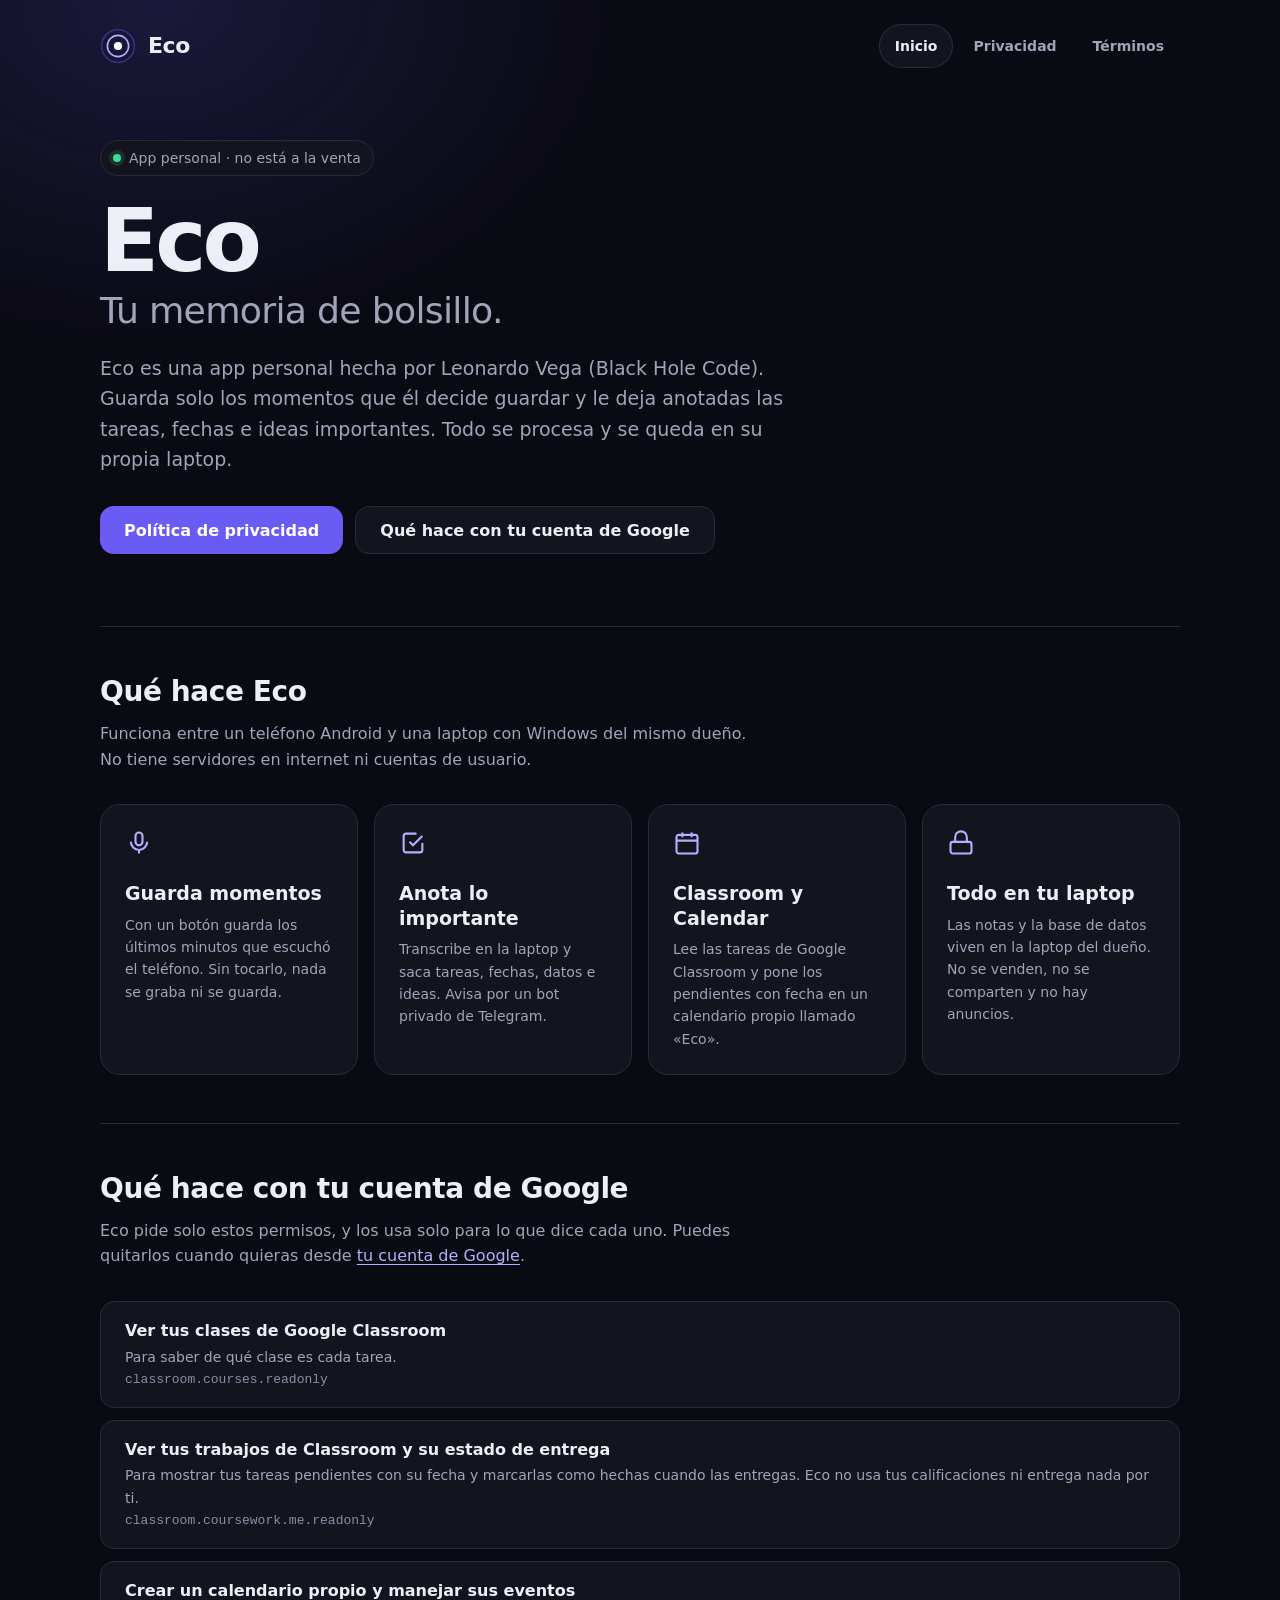
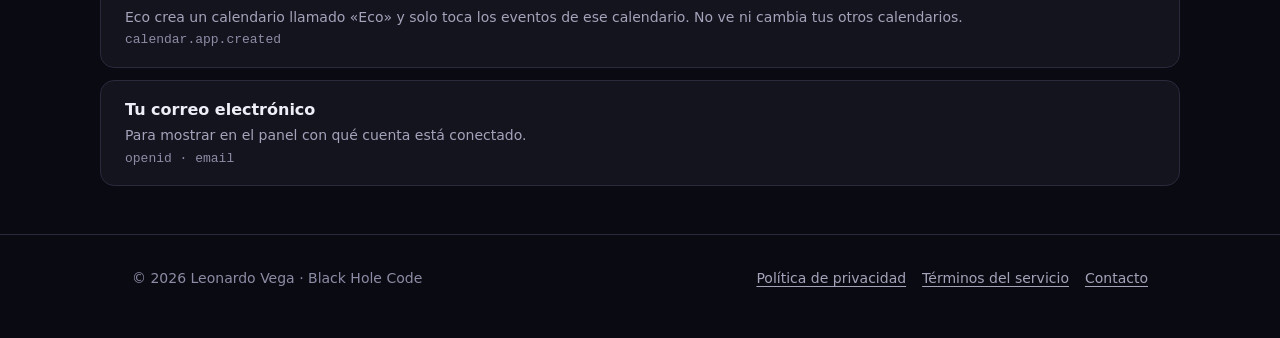
==== index.html @ c1662723 "Página pública de Eco" ====
<!doctype html>
<html lang="es">
<head>
<meta charset="utf-8">
<meta name="viewport" content="width=device-width, initial-scale=1, viewport-fit=cover">
<meta name="color-scheme" content="dark">
<meta name="theme-color" content="#0A0A12">
<title>Eco · tu memoria de bolsillo</title>
<meta name="description" content="Eco es una app personal de Leonardo Vega (Black Hole Code) que anota tareas, fechas e ideas de los momentos que él decide guardar, y las organiza en su propia laptop.">
<link rel="icon" href="data:image/svg+xml,%3Csvg xmlns='http://www.w3.org/2000/svg' viewBox='0 0 32 32'%3E%3Crect width='32' height='32' rx='8' fill='%23100D24'/%3E%3Ccircle cx='16' cy='16' r='11' fill='none' stroke='%236B5BF5' stroke-opacity='.45' stroke-width='1.6'/%3E%3Ccircle cx='16' cy='16' r='7' fill='none' stroke='%23B8AEFF' stroke-width='1.8'/%3E%3Ccircle cx='16' cy='16' r='3' fill='%23fff'/%3E%3C/svg%3E">
<link rel="stylesheet" href="estilo.css">
</head>
<body>
<a class="saltar" href="#contenido">Ir al contenido</a>

<header class="envoltura cabecera">
  <a class="marca" href="./" aria-label="Eco, inicio">
    <svg viewBox="0 0 44 44" aria-hidden="true"><circle cx="22" cy="22" r="20" fill="none" stroke="#6B5BF5" stroke-opacity=".45" stroke-width="1.6"/><circle cx="22" cy="22" r="13" fill="none" stroke="#B8AEFF" stroke-width="2"/><circle cx="22" cy="22" r="5" fill="#fff"/></svg>
    Eco
  </a>
  <nav class="nav" aria-label="Principal">
    <a href="./" aria-current="page">Inicio</a>
    <a href="privacidad.html">Privacidad</a>
    <a href="terminos.html">Términos</a>
  </nav>
</header>

<main id="contenido">
  <section class="envoltura portada" aria-labelledby="titulo">
    <span class="etiqueta">App personal · no está a la venta</span>
    <h1 id="titulo">Eco<span>Tu memoria de bolsillo.</span></h1>
    <p>Eco es una app personal hecha por Leonardo Vega (Black Hole Code). Guarda solo los momentos que él decide guardar y le deja anotadas las tareas, fechas e ideas importantes. Todo se procesa y se queda en su propia laptop.</p>
    <div class="acciones">
      <a class="boton principal" href="privacidad.html">Política de privacidad</a>
      <a class="boton secundario" href="#google">Qué hace con tu cuenta de Google</a>
    </div>
  </section>

  <section class="envoltura seccion" aria-labelledby="que-hace">
    <h2 id="que-hace">Qué hace Eco</h2>
    <p>Funciona entre un teléfono Android y una laptop con Windows del mismo dueño. No tiene servidores en internet ni cuentas de usuario.</p>
    <div class="tarjetas">
      <article class="tarjeta">
        <svg viewBox="0 0 24 24" fill="none" stroke="currentColor" stroke-width="1.8" aria-hidden="true"><rect x="9" y="3" width="6" height="11" rx="3"/><path d="M5 11a7 7 0 0 0 14 0M12 18v3"/></svg>
        <h3>Guarda momentos</h3>
        <p>Con un botón guarda los últimos minutos que escuchó el teléfono. Sin tocarlo, nada se graba ni se guarda.</p>
      </article>
      <article class="tarjeta">
        <svg viewBox="0 0 24 24" fill="none" stroke="currentColor" stroke-width="1.8" aria-hidden="true"><path d="M9 11l3 3 8-8"/><path d="M20 12v6a2 2 0 0 1-2 2H6a2 2 0 0 1-2-2V6a2 2 0 0 1 2-2h9"/></svg>
        <h3>Anota lo importante</h3>
        <p>Transcribe en la laptop y saca tareas, fechas, datos e ideas. Avisa por un bot privado de Telegram.</p>
      </article>
      <article class="tarjeta">
        <svg viewBox="0 0 24 24" fill="none" stroke="currentColor" stroke-width="1.8" aria-hidden="true"><rect x="3" y="5" width="18" height="16" rx="2"/><path d="M3 10h18M8 3v4M16 3v4"/></svg>
        <h3>Classroom y Calendar</h3>
        <p>Lee las tareas de Google Classroom y pone los pendientes con fecha en un calendario propio llamado «Eco».</p>
      </article>
      <article class="tarjeta">
        <svg viewBox="0 0 24 24" fill="none" stroke="currentColor" stroke-width="1.8" aria-hidden="true"><rect x="3" y="11" width="18" height="10" rx="2"/><path d="M7 11V7a5 5 0 0 1 10 0v4"/></svg>
        <h3>Todo en tu laptop</h3>
        <p>Las notas y la base de datos viven en la laptop del dueño. No se venden, no se comparten y no hay anuncios.</p>
      </article>
    </div>
  </section>

  <section class="envoltura seccion" id="google" aria-labelledby="titulo-google">
    <h2 id="titulo-google">Qué hace con tu cuenta de Google</h2>
    <p>Eco pide solo estos permisos, y los usa solo para lo que dice cada uno. Puedes quitarlos cuando quieras desde <a href="https://myaccount.google.com/permissions">tu cuenta de Google</a>.</p>
    <ul class="permisos">
      <li><strong>Ver tus clases de Google Classroom</strong><span>Para saber de qué clase es cada tarea.</span><code>classroom.courses.readonly</code></li>
      <li><strong>Ver tus trabajos de Classroom y su estado de entrega</strong><span>Para mostrar tus tareas pendientes con su fecha y marcarlas como hechas cuando las entregas. Eco no usa tus calificaciones ni entrega nada por ti.</span><code>classroom.coursework.me.readonly</code></li>
      <li><strong>Crear un calendario propio y manejar sus eventos</strong><span>Eco crea un calendario llamado «Eco» y solo toca los eventos de ese calendario. No ve ni cambia tus otros calendarios.</span><code>calendar.app.created</code></li>
      <li><strong>Tu correo electrónico</strong><span>Para mostrar en el panel con qué cuenta está conectado.</span><code>openid · email</code></li>
    </ul>
  </section>
</main>

<footer class="pie">
  <div class="envoltura">
    <span>© 2026 Leonardo Vega · Black Hole Code</span>
    <nav aria-label="Legal">
      <a href="privacidad.html">Política de privacidad</a>
      <a href="terminos.html">Términos del servicio</a>
      <a href="mailto:leonardovega2331@gmail.com">Contacto</a>
    </nav>
  </div>
</footer>
</body>
</html>
---- estilo.css ----
/* Eco · página pública. Misma paleta que la app y el panel. */
:root {
  --void: #0A0A12;
  --surface: #14141F;
  --surface-2: #1C1C2A;
  --line: #2A2A3D;
  --text: #EEEEF6;
  --muted: #A3A3BA;
  --faint: #8C8CA6;
  --violet: #6B5BF5;
  --violet-deep: #4A3BD6;
  --violet-soft: #B8AEFF;
  --live: #3DDC97;

  --display: "Segoe UI Variable Display", "Segoe UI Variable", "Segoe UI", system-ui, -apple-system, Roboto, sans-serif;
  --body: "Segoe UI Variable Text", "Segoe UI Variable", "Segoe UI", system-ui, -apple-system, Roboto, sans-serif;

  --s1: 4px; --s2: 8px; --s3: 12px; --s4: 16px; --s5: 24px; --s6: 32px; --s7: 48px; --s8: 72px;
  --r-md: 14px; --r-lg: 20px;
  --t-sm: 0.875rem;
  --t-md: 1rem;
  --t-lg: clamp(1.0625rem, 1rem + 0.3vw, 1.1875rem);
  --t-xl: clamp(1.375rem, 1.2rem + 0.8vw, 1.75rem);
  --t-hero: clamp(3rem, 2.2rem + 4vw, 5.5rem);
  --ancho: 1080px;
}

* { box-sizing: border-box; }
html { -webkit-text-size-adjust: 100%; scroll-behavior: smooth; }
@media (prefers-reduced-motion: reduce) { html { scroll-behavior: auto; } }
body {
  margin: 0; min-height: 100vh;
  background: var(--void); color: var(--text);
  font: 400 var(--t-md)/1.6 var(--body);
}
body::before {
  content: ""; position: fixed; inset: 0 0 auto 0; height: 520px; pointer-events: none; z-index: 0;
  background: radial-gradient(55% 100% at 12% 0%, rgba(107, 91, 245, 0.18), transparent 70%);
}
a { color: var(--violet-soft); text-underline-offset: 3px; }
a:hover { color: #fff; }
:focus-visible { outline: 2px solid var(--violet-soft); outline-offset: 3px; border-radius: 6px; }
.saltar { position: absolute; left: var(--s4); top: -60px; z-index: 10; padding: var(--s2) var(--s4); border-radius: 8px; background: var(--violet); color: #fff; }
.saltar:focus { top: var(--s4); }

.envoltura { position: relative; z-index: 1; max-width: var(--ancho); margin: 0 auto; padding: 0 var(--s4); }
@media (min-width: 720px) { .envoltura { padding: 0 var(--s6); } }

/* ── Encabezado ── */
.cabecera { display: flex; align-items: center; justify-content: space-between; gap: var(--s4); padding: var(--s5) 0; flex-wrap: wrap; }
.marca { display: inline-flex; align-items: center; gap: var(--s3); color: var(--text); text-decoration: none; font: 600 1.375rem/1 var(--display); letter-spacing: -0.02em; }
.marca svg { width: 36px; height: 36px; flex: none; }
.nav { display: flex; gap: var(--s1); flex-wrap: wrap; }
.nav a {
  display: inline-flex; align-items: center; min-height: 44px; padding: 0 var(--s4); border-radius: 999px;
  color: var(--muted); text-decoration: none; font-size: var(--t-sm); font-weight: 600;
  transition: color .15s, background-color .15s;
}
.nav a:hover { color: var(--text); background: var(--surface-2); }
.nav a[aria-current="page"] { color: var(--text); background: var(--surface); box-shadow: inset 0 0 0 1px var(--line); }

/* ── Portada ── */
.portada { padding: var(--s7) 0 var(--s8); }
.etiqueta {
  display: inline-flex; align-items: center; gap: var(--s2); padding: 6px 12px; border-radius: 999px;
  background: var(--surface); border: 1px solid var(--line); color: var(--muted); font-size: var(--t-sm);
}
.etiqueta::before { content: ""; width: 8px; height: 8px; border-radius: 50%; background: var(--live); box-shadow: 0 0 0 4px rgba(61, 220, 151, 0.14); }
.portada h1 { margin: var(--s5) 0 0; font: 600 var(--t-hero)/0.95 var(--display); letter-spacing: -0.045em; }
.portada h1 span { display: block; color: var(--muted); font-weight: 400; font-size: 0.42em; letter-spacing: -0.02em; margin-top: var(--s3); }
.portada p { max-width: 58ch; margin: var(--s5) 0 0; color: var(--muted); font-size: var(--t-lg); }
.acciones { display: flex; flex-wrap: wrap; gap: var(--s3); margin-top: var(--s6); }
.boton {
  display: inline-flex; align-items: center; justify-content: center; min-height: 48px; padding: 0 var(--s5);
  border-radius: var(--r-md); font-weight: 600; text-decoration: none; transition: background-color .15s, border-color .15s;
}
.boton.principal { background: var(--violet); color: #fff; }
.boton.principal:hover { background: var(--violet-deep); color: #fff; }
.boton.secundario { color: var(--text); border: 1px solid var(--line); background: var(--surface); }
.boton.secundario:hover { border-color: var(--violet); }

/* ── Secciones ── */
.seccion { padding: var(--s7) 0; border-top: 1px solid var(--line); }
.seccion h2 { margin: 0; font: 600 var(--t-xl)/1.2 var(--display); letter-spacing: -0.015em; }
.seccion > p { max-width: 64ch; margin: var(--s3) 0 0; color: var(--muted); }
.tarjetas { display: grid; gap: var(--s4); margin-top: var(--s6); grid-template-columns: 1fr; }
@media (min-width: 640px) { .tarjetas { grid-template-columns: repeat(2, 1fr); } }
@media (min-width: 980px) { .tarjetas { grid-template-columns: repeat(4, 1fr); } }
.tarjeta { padding: var(--s5); border-radius: var(--r-lg); background: var(--surface); border: 1px solid var(--line); }
.tarjeta svg { width: 28px; height: 28px; color: var(--violet-soft); }
.tarjeta h3 { margin: var(--s4) 0 0; font: 600 var(--t-lg)/1.3 var(--display); }
.tarjeta p { margin: var(--s2) 0 0; color: var(--muted); font-size: var(--t-sm); }

.permisos { margin: var(--s6) 0 0; padding: 0; list-style: none; display: grid; gap: var(--s3); }
.permisos li { display: grid; gap: 2px; padding: var(--s4) var(--s5); border-radius: var(--r-md); background: var(--surface); border: 1px solid var(--line); }
.permisos strong { font-weight: 600; }
.permisos span { color: var(--muted); font-size: var(--t-sm); }
.permisos code { font-size: 0.8125rem; color: var(--faint); overflow-wrap: anywhere; }

/* ── Documentos (privacidad y términos) ── */
.documento { max-width: 72ch; padding: var(--s6) 0 var(--s8); }
.documento h1 { margin: 0; font: 600 clamp(2rem, 1.6rem + 2vw, 3rem)/1.1 var(--display); letter-spacing: -0.03em; }
.documento .fecha { margin: var(--s3) 0 0; color: var(--faint); font-size: var(--t-sm); }
.documento .resumen { margin: var(--s5) 0 0; padding: var(--s4) var(--s5); border-radius: var(--r-md); background: var(--surface); border: 1px solid var(--line); border-left: 3px solid var(--violet); color: var(--text); }
.documento h2 { margin: var(--s7) 0 0; font: 600 var(--t-xl)/1.25 var(--display); letter-spacing: -0.01em; scroll-margin-top: var(--s5); }
.documento h3 { margin: var(--s5) 0 0; font: 600 var(--t-lg)/1.3 var(--display); }
.documento p, .documento li { color: var(--muted); }
.documento p { margin: var(--s3) 0 0; }
.documento ul { margin: var(--s3) 0 0; padding-left: 1.2em; }
.documento li + li { margin-top: var(--s2); }
.documento li::marker { color: var(--violet-soft); }
.documento strong { color: var(--text); font-weight: 600; }

/* ── Pie ── */
.pie { padding: var(--s6) 0 var(--s7); border-top: 1px solid var(--line); color: var(--faint); font-size: var(--t-sm); }
.pie .envoltura { display: flex; flex-wrap: wrap; gap: var(--s3) var(--s5); justify-content: space-between; }
.pie nav { display: flex; flex-wrap: wrap; gap: var(--s4); }
.pie a { color: var(--muted); }
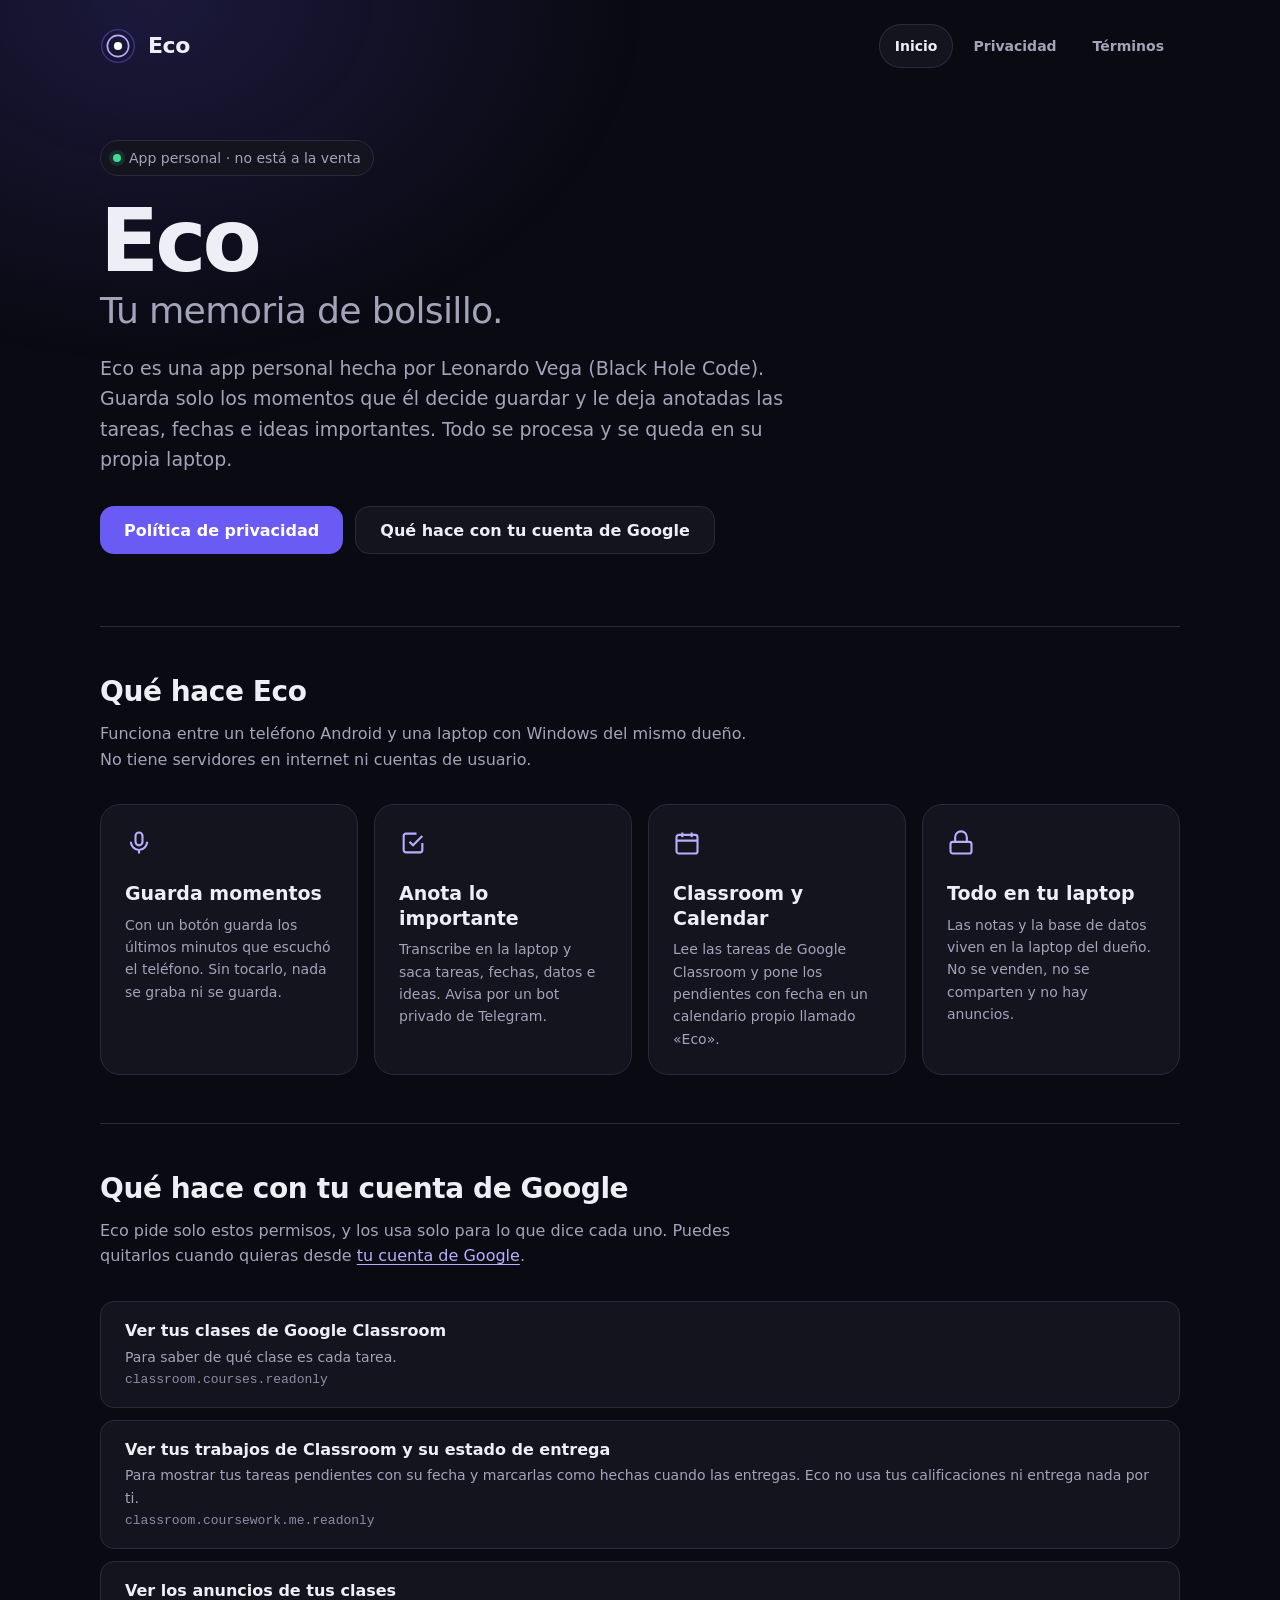
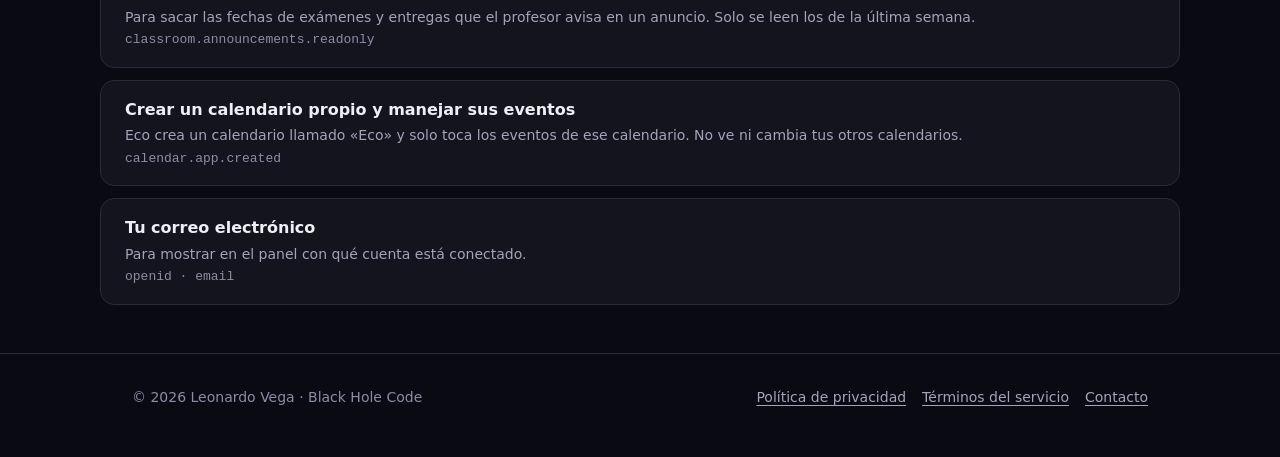
==== commit 43e9c7c5: "Privacidad: anuncios de Classroom" ====
--- a/index.html
+++ b/index.html
@@ -69,6 +69,7 @@
     <ul class="permisos">
       <li><strong>Ver tus clases de Google Classroom</strong><span>Para saber de qué clase es cada tarea.</span><code>classroom.courses.readonly</code></li>
       <li><strong>Ver tus trabajos de Classroom y su estado de entrega</strong><span>Para mostrar tus tareas pendientes con su fecha y marcarlas como hechas cuando las entregas. Eco no usa tus calificaciones ni entrega nada por ti.</span><code>classroom.coursework.me.readonly</code></li>
+      <li><strong>Ver los anuncios de tus clases</strong><span>Para sacar las fechas de exámenes y entregas que el profesor avisa en un anuncio. Solo se leen los de la última semana.</span><code>classroom.announcements.readonly</code></li>
       <li><strong>Crear un calendario propio y manejar sus eventos</strong><span>Eco crea un calendario llamado «Eco» y solo toca los eventos de ese calendario. No ve ni cambia tus otros calendarios.</span><code>calendar.app.created</code></li>
       <li><strong>Tu correo electrónico</strong><span>Para mostrar en el panel con qué cuenta está conectado.</span><code>openid · email</code></li>
     </ul>
